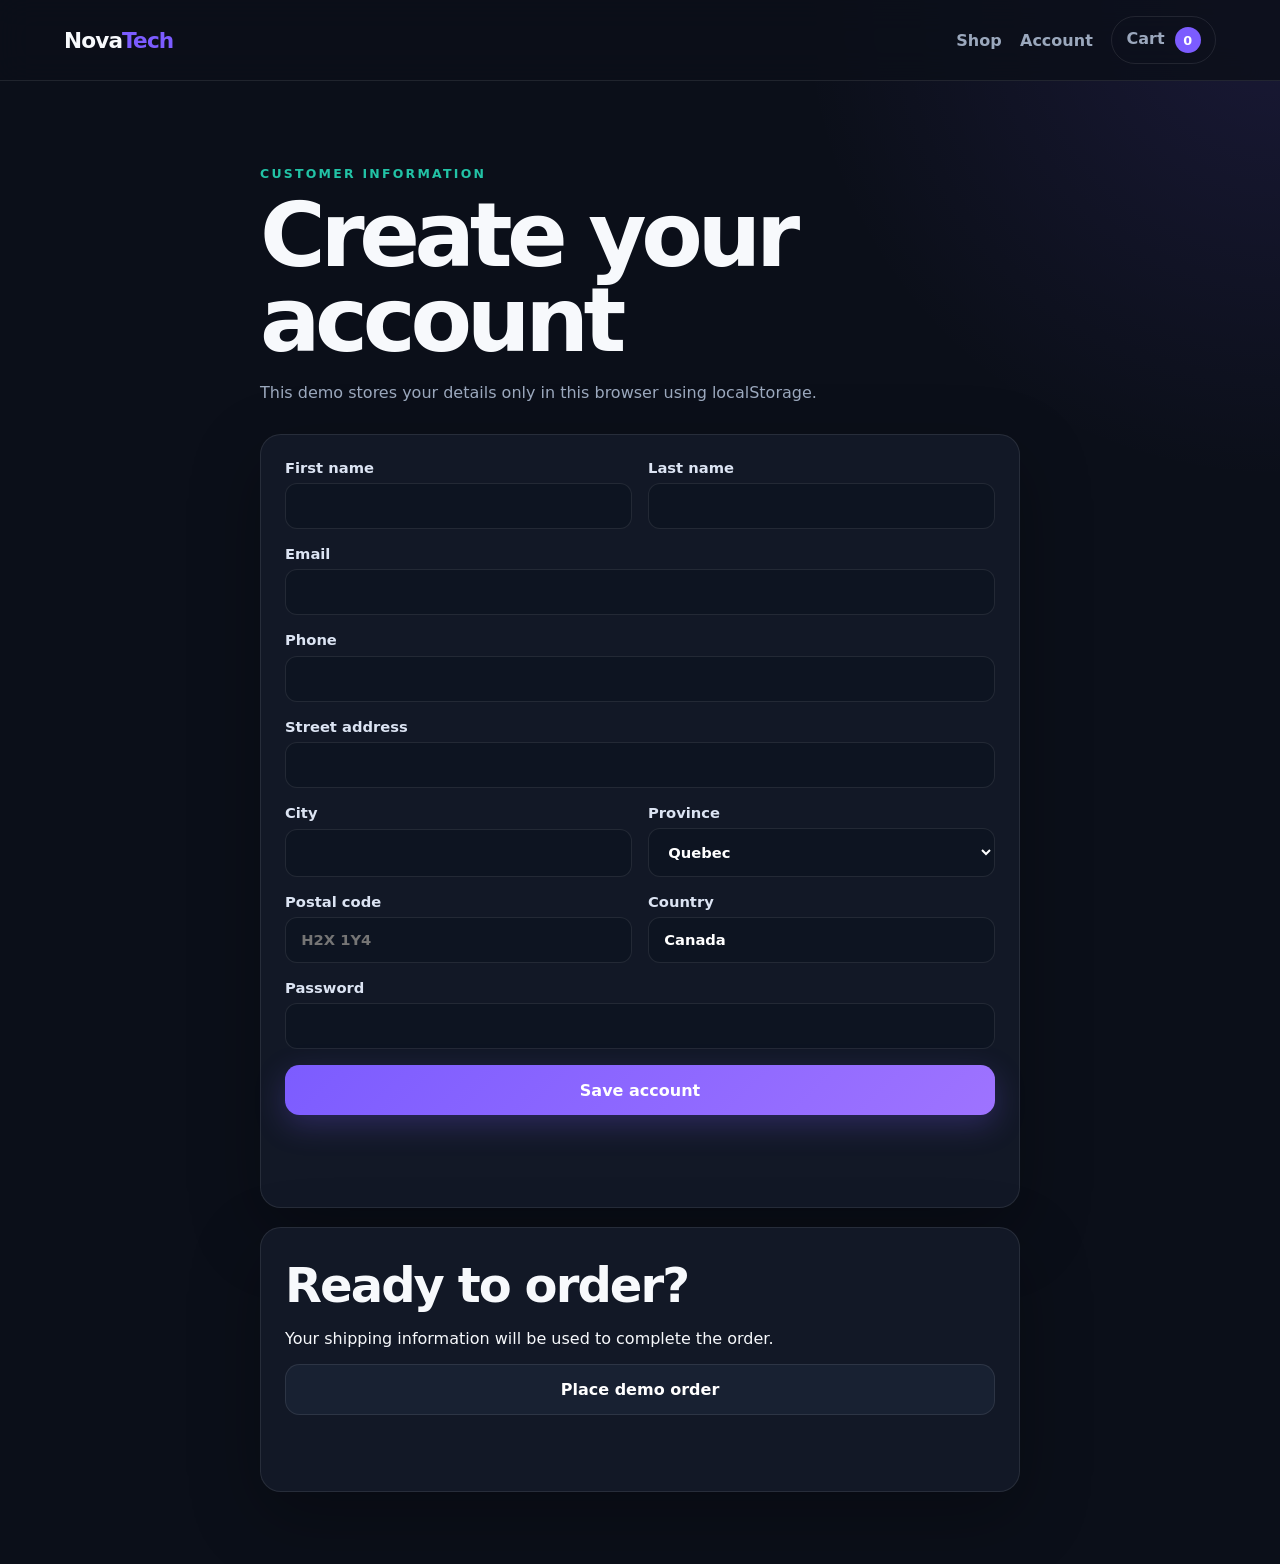
==== account.html @ a0d592a1 "Ajout de fichiers HTML et CSS pour la boutique en ligne NovaTech, incluant les pages d'accueil, de c" ====
<!DOCTYPE html>
<html lang="en">
<head>
  <meta charset="UTF-8">
  <meta name="viewport" content="width=device-width, initial-scale=1.0">
  <title>Account | NovaTech</title>
  <link rel="stylesheet" href="css/style.css">
</head>
<body>
  <header class="site-header">
    <a class="logo" href="index.html">Nova<span>Tech</span></a>
    <nav>
      <a href="index.html">Shop</a>
      <a href="account.html">Account</a>
      <a class="cart-link" href="cart.html">Cart <span id="cart-count">0</span></a>
    </nav>
  </header>

  <main class="section narrow">
    <p class="eyebrow">Customer information</p>
    <h1>Create your account</h1>
    <p class="muted">This demo stores your details only in this browser using localStorage.</p>

    <form id="account-form" class="form-card">
      <div class="form-grid">
        <label>First name
          <input id="firstName" required autocomplete="given-name">
        </label>
        <label>Last name
          <input id="lastName" required autocomplete="family-name">
        </label>
      </div>

      <label>Email
        <input id="email" type="email" required autocomplete="email">
      </label>

      <label>Phone
        <input id="phone" type="tel" autocomplete="tel">
      </label>

      <label>Street address
        <input id="address" required autocomplete="street-address">
      </label>

      <div class="form-grid">
        <label>City
          <input id="city" required autocomplete="address-level2">
        </label>
        <label>Province
          <select id="province" required>
            <option value="QC">Quebec</option>
          </select>
        </label>
      </div>

      <div class="form-grid">
        <label>Postal code
          <input id="postalCode" required autocomplete="postal-code" placeholder="H2X 1Y4">
        </label>
        <label>Country
          <input id="country" value="Canada" required>
        </label>
      </div>

      <label>Password
        <input id="password" type="password" required minlength="6" autocomplete="new-password">
      </label>

      <button class="btn full" type="submit">Save account</button>
      <p id="account-message" class="success-message"></p>
    </form>

    <section class="checkout-box">
      <h2>Ready to order?</h2>
      <p>Your shipping information will be used to complete the order.</p>
      <button class="btn secondary full" id="place-order">Place demo order</button>
      <p id="order-message" class="success-message"></p>
    </section>
  </main>

  <script src="js/products.js"></script>
  <script src="js/main.js"></script>
</body>
</html>
---- css/style.css ----
:root{
  --bg:#0b0f19;--panel:#121826;--panel2:#182132;--text:#f7f9fc;
  --muted:#9ba8bd;--accent:#7c5cff;--accent2:#22c3a6;
  --border:rgba(255,255,255,.09);--shadow:0 24px 70px rgba(0,0,0,.28)
}

*{box-sizing:border-box}
html{scroll-behavior:smooth}
body{
  margin:0;
  font-family:Inter,ui-sans-serif,system-ui,-apple-system,BlinkMacSystemFont,"Segoe UI",sans-serif;
  background:radial-gradient(circle at top right,rgba(124,92,255,.13),transparent 30rem),var(--bg);
  color:var(--text)
}
a{color:inherit;text-decoration:none}
button,input,select{font:inherit}

.site-header{
  position:sticky;top:0;z-index:20;
  display:flex;align-items:center;justify-content:space-between;
  padding:1rem clamp(1rem,5vw,4rem);
  background:rgba(11,15,25,.82);
  backdrop-filter:blur(16px);
  border-bottom:1px solid var(--border)
}
.logo{font-size:1.35rem;font-weight:900;letter-spacing:-.04em}
.logo span{color:var(--accent)}
nav{display:flex;align-items:center;gap:1.15rem}
nav a{color:var(--muted);font-weight:700}
nav a:hover{color:var(--text)}

.cart-link{
  padding:.65rem .9rem;
  border:1px solid var(--border);
  border-radius:999px
}
#cart-count{
  display:inline-grid;place-items:center;
  min-width:1.6rem;height:1.6rem;margin-left:.3rem;
  background:var(--accent);color:#fff;border-radius:999px;font-size:.8rem
}

.hero{
  min-height:64vh;display:grid;place-items:center;
  padding:5rem 1rem;text-align:center;
  background:
    linear-gradient(rgba(11,15,25,.25),rgba(11,15,25,.95)),
    url("https://images.unsplash.com/photo-1468495244123-6c6c332eeece?auto=format&fit=crop&w=1600&q=80") center/cover
}
.hero-content{max-width:850px}
.hero h1,.section h1{
  margin:.5rem 0 1.2rem;
  font-size:clamp(2.6rem,7vw,5.7rem);
  line-height:.95;letter-spacing:-.06em
}
.hero p:not(.eyebrow){
  max-width:640px;margin:0 auto 1.7rem;
  color:#d7ddec;font-size:1.08rem
}
.eyebrow{
  color:var(--accent2);font-size:.78rem;font-weight:900;
  text-transform:uppercase;letter-spacing:.18em
}

.section{
  width:min(1180px,calc(100% - 2rem));
  margin:auto;padding:4.5rem 0
}
.narrow{width:min(760px,calc(100% - 2rem))}
.section-heading{
  display:flex;align-items:end;justify-content:space-between;
  margin-bottom:1.6rem
}
.section h2{
  margin:.3rem 0;
  font-size:clamp(1.9rem,4vw,3rem);
  letter-spacing:-.04em
}

.product-grid{
  display:grid;
  grid-template-columns:repeat(3,1fr);
  gap:1.25rem
}
.product-card,.detail-panel,.cart-item,.summary-card,.form-card,.checkout-box{
  background:var(--panel);
  border:1px solid var(--border)
}
.product-card{
  overflow:hidden;border-radius:1.35rem;
  box-shadow:var(--shadow);
  transition:.2s ease
}
.product-card:hover{
  transform:translateY(-5px);
  border-color:rgba(124,92,255,.5)
}
.product-card img,.product-detail img{
  width:100%;aspect-ratio:4/3;object-fit:cover;background:#fff
}
.product-card-body{padding:1.2rem}
.product-card h3,.cart-item h3{margin:0 0 .4rem}
.product-card p,.detail-panel p{color:var(--muted)}
.price{font-size:1.3rem;font-weight:900}

.btn{
  display:inline-flex;align-items:center;justify-content:center;
  border:0;cursor:pointer;
  padding:.95rem 1.25rem;
  background:linear-gradient(135deg,var(--accent),#9e73ff);
  color:#fff;border-radius:.9rem;font-weight:900;
  box-shadow:0 10px 30px rgba(124,92,255,.25)
}
.btn:hover{filter:brightness(1.08)}
.btn.secondary{
  background:var(--panel2);
  border:1px solid var(--border);
  box-shadow:none
}
.full{width:100%}

.product-detail{
  margin-top:1.5rem;
  display:grid;
  grid-template-columns:1.05fr .95fr;
  gap:2rem;align-items:center
}
.product-detail img{border-radius:1.4rem}
.detail-panel{padding:2rem;border-radius:1.4rem}
.detail-panel h1{
  margin-top:.4rem;
  font-size:clamp(2.2rem,5vw,4rem)
}
.detail-panel p{line-height:1.7}
.feature-list{
  padding-left:1.1rem;color:#dce4f3;line-height:1.8
}
.back-link,.muted{color:var(--muted)}

.cart-layout{
  display:grid;
  grid-template-columns:1fr 360px;
  gap:2rem;align-items:start
}
.cart-layout h1{font-size:clamp(2.5rem,6vw,4.4rem)}
.cart-items{display:grid;gap:1rem}
.cart-item{
  display:grid;
  grid-template-columns:110px 1fr auto;
  gap:1rem;align-items:center;
  padding:1rem;border-radius:1rem
}
.cart-item img{
  width:110px;height:90px;object-fit:cover;
  border-radius:.75rem;background:#fff
}
.quantity-controls{
  display:flex;gap:.45rem;align-items:center
}
.quantity-controls button,.remove-button{
  padding:.45rem .65rem;
  background:var(--panel2);color:#fff;
  border:1px solid var(--border);
  border-radius:.6rem;cursor:pointer
}
.remove-button{color:#ffb3b3}

.summary-card,.form-card,.checkout-box{
  padding:1.5rem;
  border-radius:1.3rem;
  box-shadow:var(--shadow)
}
.summary-card{position:sticky;top:90px}
.summary-line{
  display:flex;justify-content:space-between;gap:1rem;
  padding:.8rem 0;color:var(--muted);
  border-bottom:1px solid var(--border)
}
.summary-line.total{
  padding:1.2rem 0;
  color:#fff;font-size:1.2rem;border-bottom:0
}

.form-card{
  display:grid;gap:1rem;margin-top:2rem
}
.form-grid{
  display:grid;
  grid-template-columns:1fr 1fr;
  gap:1rem
}
label{
  display:grid;gap:.45rem;
  color:#dce4f3;font-size:.92rem;font-weight:700
}
input,select{
  width:100%;
  padding:.85rem .95rem;
  background:#0d1421;color:#fff;
  border:1px solid var(--border);
  border-radius:.75rem;outline:none
}
input:focus,select:focus{border-color:var(--accent)}

.success-message{
  min-height:1.25rem;
  color:var(--accent2);
  font-weight:800
}
.checkout-box{margin-top:1.2rem}
.empty-state{
  padding:2rem;
  background:var(--panel);
  border:1px dashed var(--border);
  border-radius:1rem;
  color:var(--muted)
}
footer{
  padding:2rem 1rem;
  border-top:1px solid var(--border);
  color:var(--muted);text-align:center
}

@media(max-width:850px){
  .product-grid,.product-detail,.cart-layout{grid-template-columns:1fr}
  .summary-card{position:static}
}
@media(max-width:560px){
  nav{gap:.6rem}
  nav a{font-size:.85rem}
  .form-grid{grid-template-columns:1fr}
  .cart-item{grid-template-columns:80px 1fr}
  .cart-item img{width:80px;height:75px}
  .cart-item>div:last-child{grid-column:1/-1}
}
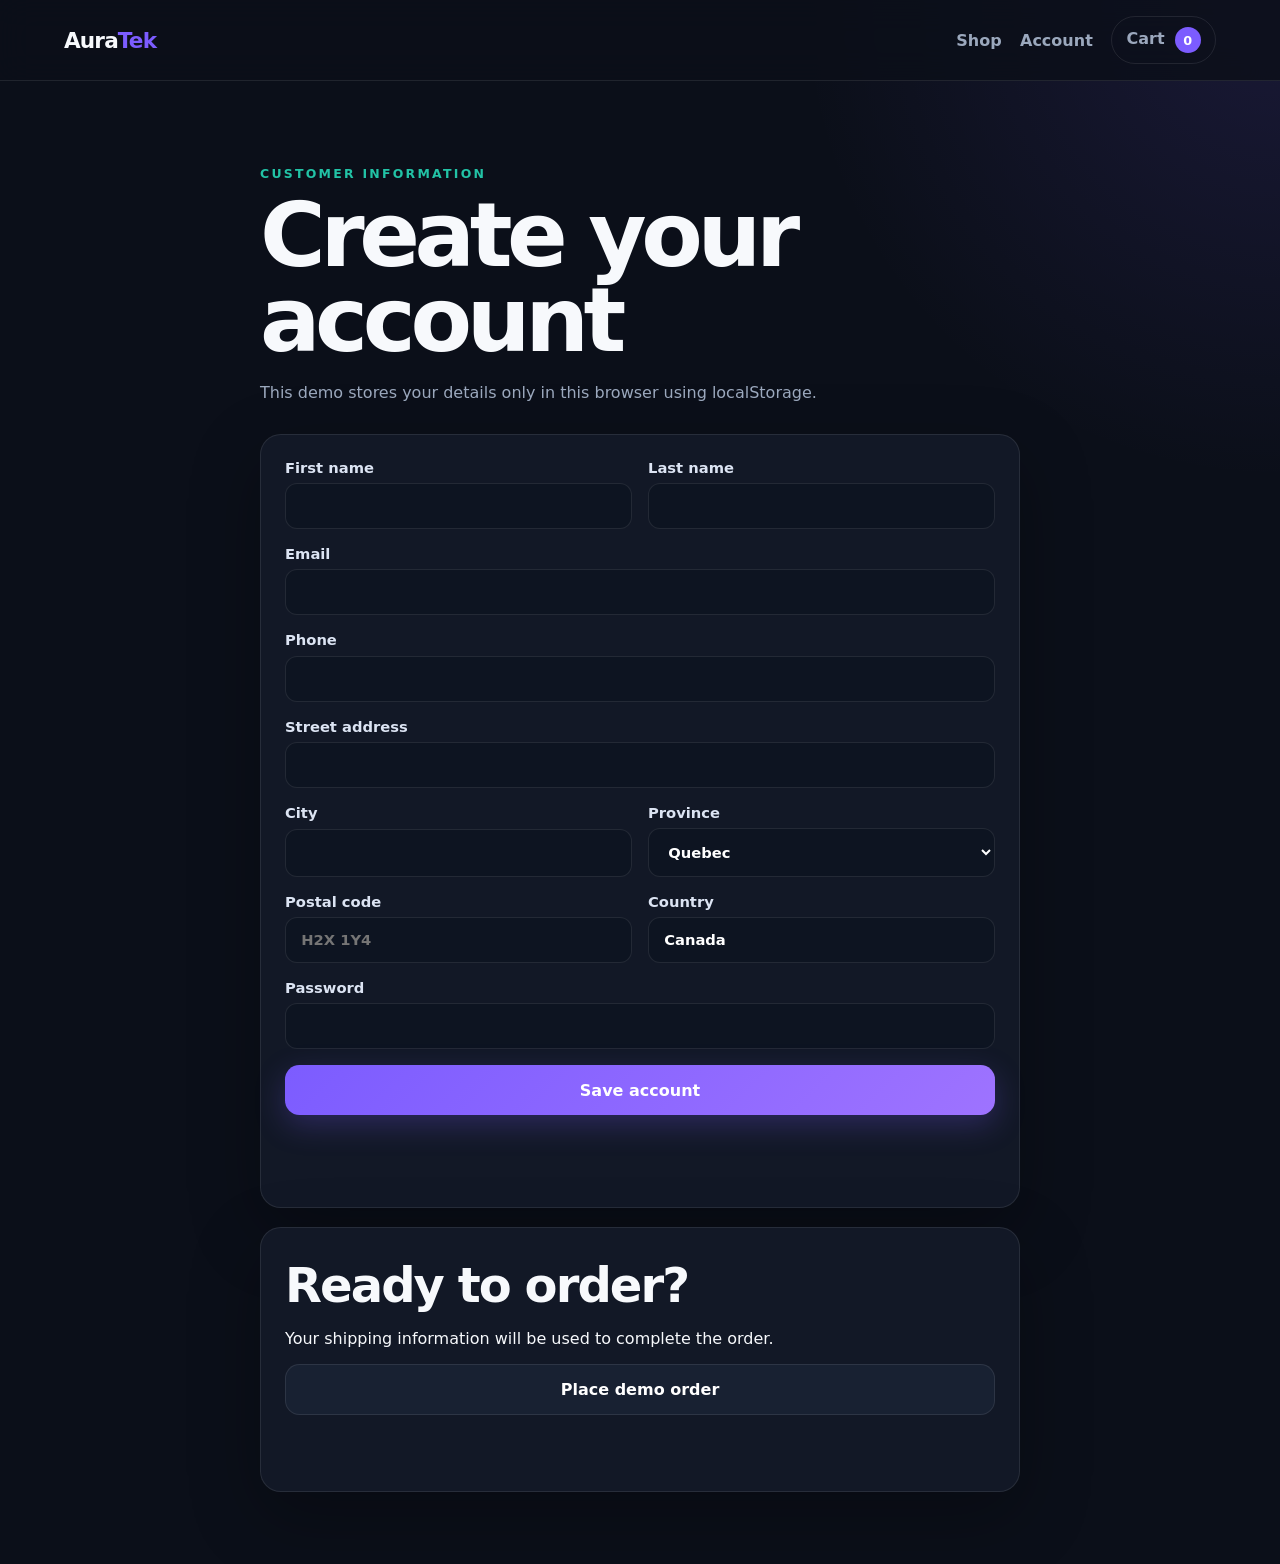
==== commit efbd052a: "Admin added" ====
--- a/account.html
+++ b/account.html
@@ -3,12 +3,12 @@
 <head>
   <meta charset="UTF-8">
   <meta name="viewport" content="width=device-width, initial-scale=1.0">
-  <title>Account | NovaTech</title>
+  <title>Account | AuraTek</title>
   <link rel="stylesheet" href="css/style.css">
 </head>
 <body>
   <header class="site-header">
-    <a class="logo" href="index.html">Nova<span>Tech</span></a>
+   <a class="logo" href="index.html">Aura<span>Tek</span></a>
     <nav>
       <a href="index.html">Shop</a>
       <a href="account.html">Account</a>
--- a/css/style.css
+++ b/css/style.css
@@ -233,3 +233,119 @@
   .cart-item img{width:80px;height:75px}
   .cart-item>div:last-child{grid-column:1/-1}
 }
+
+/* ===================================
+   AURATEK ADMIN DASHBOARD
+=================================== */
+
+.admin-page {
+    max-width: 1100px;
+}
+
+.admin-header {
+    margin-bottom: 2rem;
+}
+
+.admin-header h1 {
+    font-size: clamp(2.5rem, 5vw, 4rem);
+    margin: 0.5rem 0;
+}
+
+.admin-dashboard {
+    display: grid;
+    grid-template-columns: repeat(2, 1fr);
+    gap: 1rem;
+    margin-bottom: 2rem;
+}
+
+.admin-stat {
+    background: #151c2c;
+    border: 1px solid var(--border);
+    border-radius: 1.2rem;
+    padding: 1.5rem;
+}
+
+.admin-stat h3 {
+    color: var(--muted);
+    font-size: 0.9rem;
+}
+
+.admin-stat strong {
+    display: block;
+    font-size: 2rem;
+    margin-top: 0.5rem;
+}
+
+.admin-panel {
+    background: #151c2c;
+    border: 1px solid var(--border);
+    border-radius: 1.3rem;
+    padding: 2rem;
+    margin-bottom: 2rem;
+}
+
+.admin-panel h2 {
+    margin-bottom: 1.5rem;
+}
+
+.admin-form {
+    display: grid;
+    gap: 1rem;
+}
+
+.admin-form textarea {
+    width: 100%;
+    min-height: 110px;
+    padding: 0.9rem;
+    background: #0d1421;
+    color: white;
+    border: 1px solid var(--border);
+    border-radius: 0.75rem;
+    font: inherit;
+    resize: vertical;
+}
+
+.admin-form textarea:focus {
+    outline: none;
+    border-color: var(--accent);
+}
+
+.admin-product {
+    display: flex;
+    align-items: center;
+    justify-content: space-between;
+    gap: 1rem;
+    padding: 1rem;
+    margin-bottom: 0.75rem;
+    background: #0d1421;
+    border: 1px solid var(--border);
+    border-radius: 0.9rem;
+}
+
+.admin-product-info {
+    min-width: 0;
+    flex: 1;
+}
+
+.admin-product-info h3 {
+    margin: 0 0 0.4rem;
+}
+
+.admin-product-info p {
+    margin: 0;
+    color: var(--muted);
+}
+
+.admin-product .remove-button {
+    flex-shrink: 0;
+}
+
+@media (max-width: 600px) {
+    .admin-dashboard {
+        grid-template-columns: 1fr;
+    }
+
+    .admin-panel {
+        padding: 1.2rem;
+    }
+}
